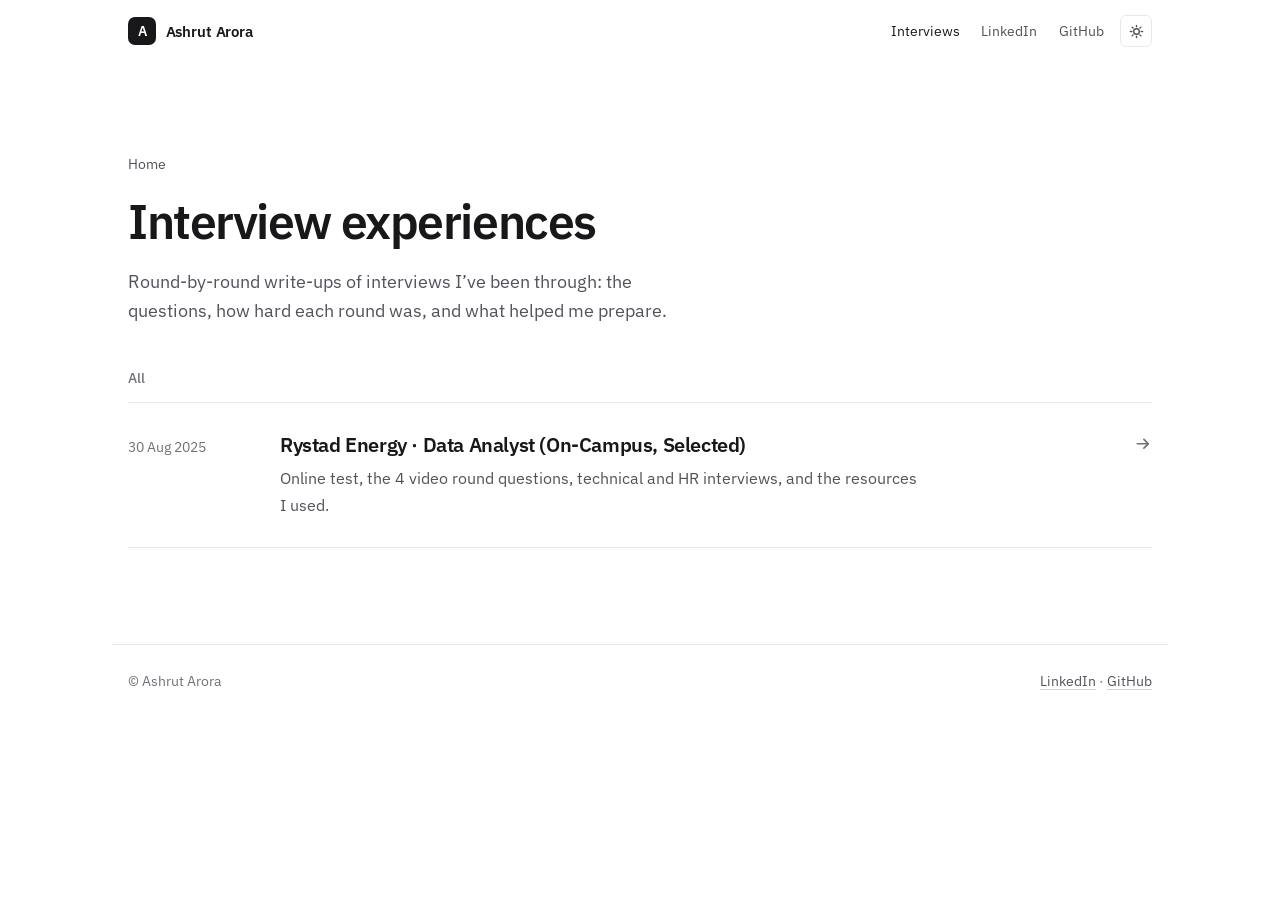
==== interview-experiences/index.html @ b7176784 "Neutral light/dark theme with toggle, IBM Plex Sans, and an interview experiences section" ====
<!doctype html>
<html lang="en">
<head>
<meta charset="utf-8">
<meta name="viewport" content="width=device-width, initial-scale=1">
<title>Interview Experiences · Ashrut Arora</title>
<meta name="description" content="Round-by-round interview experiences with questions and preparation tips, by Ashrut Arora.">
<meta name="theme-color" content="#ffffff" media="(prefers-color-scheme: light)">
<meta name="theme-color" content="#09090b" media="(prefers-color-scheme: dark)">
<link rel="canonical" href="https://ashrutarora.github.io/interview-experiences/">
<link rel="icon" href="/favicon.svg" type="image/svg+xml">
<link rel="apple-touch-icon" href="/apple-touch-icon.png">
<meta property="og:type" content="website">
<meta property="og:title" content="Interview experiences · Ashrut Arora">
<meta property="og:description" content="Round-by-round interview write-ups with real questions and prep tips.">
<meta property="og:url" content="https://ashrutarora.github.io/interview-experiences/">
<meta property="og:image" content="https://ashrutarora.github.io/og/home.png">
<meta name="twitter:card" content="summary_large_image">
<link rel="preconnect" href="https://fonts.googleapis.com">
<link rel="preconnect" href="https://fonts.gstatic.com" crossorigin>
<link rel="stylesheet" href="https://fonts.googleapis.com/css2?family=IBM+Plex+Mono:wght@400&family=IBM+Plex+Sans:wght@400;500;600&display=swap">
<script>try{const t=localStorage.getItem("theme");if(t)document.documentElement.dataset.theme=t}catch(e){}</script>
<link rel="stylesheet" href="/style.css">
<script type="application/ld+json">
{
  "@context": "https://schema.org",
  "@type": "CollectionPage",
  "name": "Interview experiences",
  "url": "https://ashrutarora.github.io/interview-experiences/",
  "author": { "@type": "Person", "name": "Ashrut Arora", "url": "https://ashrutarora.github.io/" },
  "hasPart": [
    { "@type": "BlogPosting", "headline": "Rystad Energy Interview Experience & Selection Process (On-Campus, Selected)", "url": "https://ashrutarora.github.io/interview-experiences/rystad-energy/" }
  ]
}
</script>
</head>
<body>
<a class="skip" href="#main">Skip to content</a>

<header class="site">
  <div class="site-inner">
    <a class="brand" href="/"><span class="mark" aria-hidden="true">A</span>Ashrut Arora</a>
    <nav aria-label="Site">
      <a href="/interview-experiences/" aria-current="page">Interviews</a>
      <a class="ext" href="https://www.linkedin.com/in/ashrutarora/">LinkedIn</a>
      <a class="ext" href="https://github.com/ashrutarora">GitHub</a>
      <button class="theme" type="button" aria-label="Switch between light and dark mode">
        <svg class="sun" viewBox="0 0 16 16" aria-hidden="true"><circle cx="8" cy="8" r="3" fill="none" stroke="currentColor" stroke-width="1.5"/><path d="M8 1.5v1.5M8 13v1.5M1.5 8H3M13 8h1.5M3.4 3.4l1 1M11.6 11.6l1 1M3.4 12.6l1-1M11.6 4.4l1-1" stroke="currentColor" stroke-width="1.5" stroke-linecap="round"/></svg>
        <svg class="moon" viewBox="0 0 16 16" aria-hidden="true"><path d="M13.5 9.6A5.5 5.5 0 0 1 6.4 2.5a5.5 5.5 0 1 0 7.1 7.1Z" fill="none" stroke="currentColor" stroke-width="1.5" stroke-linejoin="round"/></svg>
      </button>
    </nav>
  </div>
</header>

<main id="main">
<section class="hero hero-sm">
  <nav class="crumbs rise" aria-label="Breadcrumb"><a href="/">Home</a></nav>
  <h1 class="rise">Interview experiences</h1>
  <p class="rise d1">Round-by-round write-ups of interviews I’ve been through: the questions, how hard each round was, and what helped me prepare.</p>
</section>

<section class="writing rise d2" aria-label="All interview experiences">
  <div class="section-label"><h2>All</h2></div>
  <a class="entry" href="/interview-experiences/rystad-energy/">
    <time datetime="2025-08-30">30 Aug 2025</time>
    <div>
      <h3>Rystad Energy · Data Analyst (On-Campus, Selected)</h3>
      <p>Online test, the 4 video round questions, technical and HR interviews, and the resources I used.</p>
    </div>
    <span class="arrow"><svg class="icon" viewBox="0 0 16 16" aria-hidden="true"><path d="M3 8h10M9 4l4 4-4 4" fill="none" stroke="currentColor" stroke-width="1.5" stroke-linecap="round" stroke-linejoin="round"/></svg></span>
  </a>
</section>
</main>

<footer class="foot">
  <p>© Ashrut Arora</p>
  <p><a href="https://www.linkedin.com/in/ashrutarora/">LinkedIn</a> · <a href="https://github.com/ashrutarora">GitHub</a></p>
</footer>

<script>
(() => {
  const root = document.documentElement;
  document.querySelector('.theme')?.addEventListener('click', () => {
    const dark = root.dataset.theme ? root.dataset.theme === 'dark' : matchMedia('(prefers-color-scheme: dark)').matches;
    root.dataset.theme = dark ? 'light' : 'dark';
    try { localStorage.setItem('theme', root.dataset.theme); } catch (e) {}
  });
  const site = document.querySelector('.site');
  const onScroll = () => site.classList.toggle('scrolled', scrollY > 8);
  addEventListener('scroll', onScroll, { passive: true });
  onScroll();
})();
</script>
</body>
</html>
---- style.css ----
:root {
  --bg: #ffffff;
  --card: #fafafa;
  --soft: #f4f4f5;
  --ink: #18181b;
  --ink-2: #52525b;
  --ink-3: #71717a;
  --rule: #e9e9ec;
  --rule-strong: #d4d4d8;

  --sans: "IBM Plex Sans", ui-sans-serif, system-ui, -apple-system, "Segoe UI", sans-serif;
  --mono: "IBM Plex Mono", ui-monospace, SFMono-Regular, Menlo, monospace;

  --measure: 42rem;
  --wide: 66rem;
  --ease: cubic-bezier(.2, .7, .2, 1);
  color-scheme: light;
}

:root[data-theme="dark"] {
  --bg: #09090b;
  --card: #111113;
  --soft: #18181b;
  --ink: #f4f4f5;
  --ink-2: #a1a1aa;
  --ink-3: #8b8b94;
  --rule: #232326;
  --rule-strong: #34343a;
  color-scheme: dark;
}

@media (prefers-color-scheme: dark) {
  :root:not([data-theme="light"]) {
    --bg: #09090b;
    --card: #111113;
    --soft: #18181b;
    --ink: #f4f4f5;
    --ink-2: #a1a1aa;
    --ink-3: #8b8b94;
    --rule: #232326;
    --rule-strong: #34343a;
    color-scheme: dark;
  }
}

*, *::before, *::after { box-sizing: border-box; }

html {
  -webkit-text-size-adjust: 100%;
  scroll-behavior: smooth;
  scroll-padding-top: 5rem;
}

@media (prefers-reduced-motion: reduce) {
  html { scroll-behavior: auto; }
  *, *::before, *::after { transition: none !important; animation: none !important; }
}

body {
  margin: 0;
  background: var(--bg);
  color: var(--ink);
  font: 400 1.0625rem/1.75 var(--sans);
  -webkit-font-smoothing: antialiased;
  transition: background-color .25s var(--ease), color .25s var(--ease);
}

::selection { background: var(--ink); color: var(--bg); }

.icon { width: 1em; height: 1em; flex: none; vertical-align: -.125em; }

a {
  color: var(--ink);
  text-decoration-color: var(--rule-strong);
  text-decoration-thickness: 1px;
  text-underline-offset: 3px;
  transition: text-decoration-color .2s var(--ease), color .2s var(--ease);
}

a:hover { text-decoration-color: var(--ink); }

:focus-visible {
  outline: 2px solid var(--ink);
  outline-offset: 3px;
  border-radius: 4px;
}

.skip {
  position: absolute;
  left: 1rem;
  top: -3rem;
  z-index: 30;
  padding: .5rem .9rem;
  background: var(--ink);
  color: var(--bg);
  border-radius: 6px;
  font-size: .875rem;
}

.skip:focus { top: 1rem; }

.progress {
  position: fixed;
  inset: 0 0 auto 0;
  height: 2px;
  z-index: 20;
  background: var(--ink);
  transform-origin: 0 50%;
  transform: scaleX(0);
}

/* site header */
.site {
  position: sticky;
  top: 0;
  z-index: 10;
  background: color-mix(in srgb, var(--bg) 85%, transparent);
  backdrop-filter: saturate(1.4) blur(12px);
  -webkit-backdrop-filter: saturate(1.4) blur(12px);
  border-bottom: 1px solid transparent;
  transition: border-color .3s var(--ease), background-color .25s var(--ease);
}

.site.scrolled { border-bottom-color: var(--rule); }

.site-inner {
  max-width: var(--wide);
  margin: 0 auto;
  padding: .85rem 1rem;
  display: flex;
  align-items: center;
  justify-content: space-between;
  gap: 1rem;
}

.brand {
  display: inline-flex;
  align-items: center;
  gap: .6rem;
  color: var(--ink);
  text-decoration: none;
  font-weight: 600;
  font-size: .95rem;
  letter-spacing: -.01em;
  white-space: nowrap;
}

.mark {
  display: grid;
  place-items: center;
  width: 1.75rem;
  height: 1.75rem;
  border-radius: 7px;
  background: var(--ink);
  color: var(--bg);
  font: 600 .85rem/1 var(--sans);
}

.site nav { display: flex; align-items: center; gap: .15rem; font-size: .875rem; }

.site nav a, .theme {
  color: var(--ink-2);
  text-decoration: none;
  padding: .35rem .6rem;
  border-radius: 6px;
  transition: background-color .2s var(--ease), color .2s var(--ease);
}

.site nav a:hover, .theme:hover { background: var(--soft); color: var(--ink); }
.site nav a[aria-current] { color: var(--ink); }

.theme {
  display: grid;
  place-items: center;
  width: 2rem;
  height: 2rem;
  padding: 0;
  margin-left: .25rem;
  border: 1px solid var(--rule);
  background: none;
  cursor: pointer;
}

.theme svg { width: 15px; height: 15px; }
.theme .moon { display: none; }
:root[data-theme="dark"] .theme .sun { display: none; }
:root[data-theme="dark"] .theme .moon { display: block; }

@media (prefers-color-scheme: dark) {
  :root:not([data-theme="light"]) .theme .sun { display: none; }
  :root:not([data-theme="light"]) .theme .moon { display: block; }
}

@media (max-width: 520px) {
  .site nav a.ext { display: none; }
  .byline .status { margin-left: 0; }
}

main { position: relative; }

/* post header */
.post-head {
  max-width: var(--wide);
  margin: 0 auto;
  padding: 4rem 1rem 2.5rem;
}

.status {
  color: var(--ink);
  border: 1px solid var(--rule-strong);
  padding: .1rem .55rem;
  border-radius: 999px;
  font-size: .8rem;
  font-weight: 500;
}

.post-head h1 {
  font-size: clamp(2.1rem, 5vw, 3.25rem);
  line-height: 1.1;
  font-weight: 600;
  letter-spacing: -.025em;
  margin: 0;
  max-width: 22ch;
  text-wrap: balance;
}

.post-head h1 span { color: var(--ink-3); }

.dek {
  max-width: 38rem;
  margin: 1.25rem 0 0;
  font-size: 1.15rem;
  line-height: 1.6;
  color: var(--ink-2);
  text-wrap: pretty;
}

.byline {
  display: flex;
  flex-wrap: wrap;
  align-items: center;
  gap: .75rem;
  margin-top: 1.75rem;
  font-size: .875rem;
  color: var(--ink-3);
}

.byline strong { color: var(--ink); font-weight: 500; display: block; line-height: 1.4; }
.byline .status { margin-left: auto; }

.byline .mark { width: 2.25rem; height: 2.25rem; font-size: 1rem; border-radius: 9px; }

/* rounds strip */
.rounds {
  max-width: var(--wide);
  margin: 0 auto;
  padding: 0 1rem;
}

.rounds ol {
  list-style: none;
  margin: 0;
  padding: 0;
  display: grid;
  grid-template-columns: repeat(4, 1fr);
  border: 1px solid var(--rule);
  border-radius: 12px;
  overflow: hidden;
}

.rounds li { border-right: 1px solid var(--rule); }
.rounds li:last-child { border-right: 0; }

.rounds a {
  display: block;
  height: 100%;
  padding: 1rem 1.15rem 1.15rem;
  color: inherit;
  text-decoration: none;
  transition: background-color .2s var(--ease);
}

.rounds a:hover { background: var(--card); }

.rounds .n { font-size: .8rem; line-height: 1; color: var(--ink-3); }

.rounds h2 {
  font-size: 1rem;
  font-weight: 600;
  letter-spacing: -.01em;
  margin: .65rem 0 .25rem;
}

.rounds p { margin: 0; font-size: .85rem; line-height: 1.5; color: var(--ink-3); }

@media (max-width: 760px) {
  .rounds ol { grid-template-columns: 1fr 1fr; }
  .rounds li:nth-child(2n) { border-right: 0; }
  .rounds li:nth-child(n+3) { border-top: 1px solid var(--rule); }
}

/* body layout */
.post-body {
  max-width: var(--wide);
  margin: 0 auto;
  padding: 3.5rem 1rem 0;
  display: grid;
  grid-template-columns: minmax(0, 1fr);
  gap: 2.5rem;
}

@media (min-width: 1040px) {
  .post-body {
    grid-template-columns: 12rem minmax(0, var(--measure));
    gap: 5rem;
  }
}

.toc { font-size: .875rem; }

.toc .label { font-weight: 500; color: var(--ink); margin: 0 0 .75rem; }

.toc ol { list-style: none; margin: 0; padding: 0; }

.toc a {
  display: block;
  padding: .35rem 0 .35rem .85rem;
  border-left: 1px solid var(--rule);
  color: var(--ink-3);
  text-decoration: none;
  line-height: 1.4;
  transition: color .2s var(--ease), border-color .2s var(--ease);
}

.toc a:hover { color: var(--ink); }
.toc a.active { color: var(--ink); border-left-color: var(--ink); }

@media (min-width: 1040px) {
  .toc { position: sticky; top: 6rem; align-self: start; }
}

@media (max-width: 1039px) {
  .toc {
    background: var(--card);
    border: 1px solid var(--rule);
    border-radius: 12px;
    padding: 1rem 1.15rem .85rem;
  }
}

/* prose */
.prose { min-width: 0; }
.prose > :first-child { margin-top: 0; }
.prose p, .prose li { text-wrap: pretty; }
.prose p { margin: 0 0 1.15rem; }

.prose h2 {
  font-size: 1.6rem;
  line-height: 1.25;
  font-weight: 600;
  letter-spacing: -.02em;
  margin: 4rem 0 1rem;
  text-wrap: balance;
}

.prose h3 {
  font-size: 1.1rem;
  font-weight: 600;
  letter-spacing: -.015em;
  margin: 2.25rem 0 .6rem;
}

.prose ul, .prose ol { padding-left: 1.25rem; margin: 0 0 1.25rem; }
.prose li { margin: .35rem 0; }
.prose li::marker { color: var(--ink-3); }
.prose strong { font-weight: 600; }

.prose code {
  font: .85em var(--mono);
  background: var(--soft);
  border: 1px solid var(--rule);
  padding: .08em .35em;
  border-radius: 5px;
}

.lede { font-size: 1.15rem; line-height: 1.7; }

.chips { display: flex; flex-wrap: wrap; gap: .4rem; margin: 0 0 1.25rem; }

.chip {
  font-size: .8rem;
  color: var(--ink-2);
  background: var(--soft);
  padding: .25rem .6rem;
  border-radius: 6px;
}

.roles { list-style: none; padding: 0 !important; display: grid; gap: .5rem; }

.roles li {
  margin: 0;
  padding: .85rem 1.05rem;
  background: var(--card);
  border: 1px solid var(--rule);
  border-radius: 10px;
}

.roles li strong { display: block; }
.roles li span { color: var(--ink-2); font-size: .95rem; }

.qgroup {
  margin: 0 0 1rem;
  padding: 1.1rem 1.25rem .35rem;
  background: var(--card);
  border: 1px solid var(--rule);
  border-radius: 12px;
}

.qgroup h4 { margin: 0 0 .35rem; font-size: .95rem; font-weight: 600; }
.qgroup ul { margin-bottom: .75rem; }

/* video questions */
.questions { list-style: none; padding: 0 !important; margin: 2rem 0; counter-reset: q; }

.questions > li {
  counter-increment: q;
  margin: 0 0 1rem;
  padding: 1.25rem 1.35rem;
  background: var(--card);
  border: 1px solid var(--rule);
  border-radius: 12px;
}

.questions h3 { margin: 0 0 .5rem; font-size: 1rem; display: flex; gap: .6rem; align-items: baseline; }

.questions h3::before {
  content: counter(q) ".";
  color: var(--ink-3);
  font-weight: 500;
  font-variant-numeric: tabular-nums;
}

.questions blockquote {
  margin: 0 0 .9rem;
  padding-left: .9rem;
  border-left: 1px solid var(--rule-strong);
  color: var(--ink);
  font-size: 1.05rem;
  text-wrap: pretty;
}

.questions .tip { margin: 0; }

.tip {
  margin: 1.25rem 0 1.5rem;
  padding: .75rem .95rem;
  background: var(--soft);
  border-radius: 8px;
  font-size: .95rem;
  line-height: 1.6;
  color: var(--ink-2);
}

.tip b { color: var(--ink); font-weight: 600; margin-right: .35rem; }

/* resources */
.resources {
  display: grid;
  grid-template-columns: repeat(auto-fill, minmax(15rem, 1fr));
  gap: .6rem;
  margin: 1.5rem 0 2rem;
}

.res {
  padding: .9rem 1.05rem .55rem;
  background: var(--card);
  border: 1px solid var(--rule);
  border-radius: 12px;
}

.res h4 { margin: 0 0 .3rem; font-size: .95rem; font-weight: 600; }
.res ul { list-style: none; padding: 0 !important; margin: 0 !important; }
.res li { margin: 0; border-top: 1px solid var(--rule); }
.res li:first-child { border-top: 0; }

.res a {
  display: flex;
  justify-content: space-between;
  gap: .75rem;
  padding: .45rem 0;
  font-size: .9rem;
  color: var(--ink-2);
  text-decoration: none;
}

.res a::after {
  content: "";
  flex: none;
  width: 14px;
  height: 14px;
  margin-top: .35em;
  background: var(--ink-3);
  -webkit-mask: url("data:image/svg+xml,%3Csvg xmlns='http://www.w3.org/2000/svg' viewBox='0 0 16 16'%3E%3Cpath d='M5 11 11 5M6 5h5v5' fill='none' stroke='black' stroke-width='1.5' stroke-linecap='round' stroke-linejoin='round'/%3E%3C/svg%3E") center / contain no-repeat;
  mask: url("data:image/svg+xml,%3Csvg xmlns='http://www.w3.org/2000/svg' viewBox='0 0 16 16'%3E%3Cpath d='M5 11 11 5M6 5h5v5' fill='none' stroke='black' stroke-width='1.5' stroke-linecap='round' stroke-linejoin='round'/%3E%3C/svg%3E") center / contain no-repeat;
  transition: transform .25s var(--ease), background-color .2s var(--ease);
}

.res a:hover { color: var(--ink); }
.res a:hover::after { background: var(--ink); transform: translate(2px, -2px); }

.outro {
  margin: 3.5rem 0 0;
  padding: 1.5rem;
  border: 1px solid var(--rule);
  border-radius: 14px;
  background: var(--card);
}

.outro p { margin: 0 0 1rem; font-size: 1.1rem; font-weight: 500; letter-spacing: -.01em; text-wrap: balance; }

.button {
  display: inline-flex;
  align-items: center;
  gap: .5rem;
  padding: .6rem 1rem;
  border-radius: 8px;
  background: var(--ink);
  color: var(--bg);
  font-weight: 500;
  font-size: .9rem;
  text-decoration: none;
  transition: opacity .2s var(--ease), transform .2s var(--ease);
}

.button:hover { opacity: .85; }
.button:active { transform: scale(.98); }

/* footer */
.foot {
  max-width: var(--wide);
  margin: 6rem auto 0;
  padding: 1.5rem 1rem 3rem;
  border-top: 1px solid var(--rule);
  display: flex;
  flex-wrap: wrap;
  justify-content: space-between;
  gap: 1rem;
  font-size: .875rem;
  color: var(--ink-3);
}

.foot a { color: var(--ink-2); }
.foot p { margin: 0; }

/* home */
.hero {
  max-width: var(--wide);
  margin: 0 auto;
  padding: 5.5rem 1rem 3.5rem;
}

.hero h1 {
  font-size: clamp(2.5rem, 7vw, 4rem);
  line-height: 1.05;
  font-weight: 600;
  letter-spacing: -.03em;
  margin: 0;
}

.hero p {
  max-width: 34rem;
  margin: 1.25rem 0 0;
  font-size: 1.15rem;
  line-height: 1.6;
  color: var(--ink-2);
  text-wrap: pretty;
}

.links { display: flex; flex-wrap: wrap; gap: .5rem; margin-top: 1.75rem; }

.links a {
  display: inline-flex;
  align-items: center;
  gap: .35rem;
  padding: .45rem .8rem;
  border: 1px solid var(--rule);
  border-radius: 8px;
  color: var(--ink);
  text-decoration: none;
  font-size: .9rem;
  transition: background-color .2s var(--ease), border-color .2s var(--ease);
}

.links a:hover { background: var(--card); border-color: var(--rule-strong); }

.writing {
  max-width: var(--wide);
  margin: 0 auto;
  padding: 0 1rem;
}

.section-label {
  display: flex;
  justify-content: space-between;
  align-items: baseline;
  padding-bottom: .75rem;
  border-bottom: 1px solid var(--rule);
  font-size: .875rem;
}

.section-label h2 { margin: 0; font-size: .875rem; font-weight: 500; color: var(--ink-3); }
.section-label a { color: var(--ink-2); }

.entry {
  display: grid;
  grid-template-columns: 8rem minmax(0, 1fr) auto;
  gap: 1.5rem;
  align-items: baseline;
  padding: 1.75rem 0;
  border-bottom: 1px solid var(--rule);
  color: inherit;
  text-decoration: none;
}

.entry time { font-size: .875rem; color: var(--ink-3); font-variant-numeric: tabular-nums; }

.entry h3 {
  margin: 0;
  font-size: 1.25rem;
  line-height: 1.35;
  font-weight: 600;
  letter-spacing: -.02em;
  text-wrap: balance;
}

.entry p { margin: .4rem 0 0; color: var(--ink-2); font-size: .975rem; max-width: 40rem; }

.entry .arrow {
  display: flex;
  font-size: 1.1rem;
  color: var(--ink-3);
  transition: transform .3s var(--ease), color .2s var(--ease);
}

.entry:hover .arrow { color: var(--ink); transform: translateX(4px); }
.entry:hover h3 { text-decoration: underline; text-decoration-color: var(--rule-strong); text-underline-offset: 4px; }

@media (max-width: 680px) {
  .entry { grid-template-columns: minmax(0, 1fr); gap: .35rem; }
  .entry .arrow { display: none; }
}

@keyframes rise { from { opacity: 0; transform: translateY(8px); } to { opacity: 1; transform: none; } }

.rise { animation: rise .6s var(--ease) both; }
.rise.d1 { animation-delay: .05s; }
.rise.d2 { animation-delay: .1s; }
.rise.d3 { animation-delay: .15s; }
.rise.d4 { animation-delay: .2s; }

.hero-sm { padding-bottom: 2.5rem; }
.hero-sm h1 { font-size: clamp(2.1rem, 5vw, 3rem); }

.crumbs {
  display: flex;
  flex-wrap: wrap;
  gap: .5rem;
  margin: 0 0 1.25rem;
  font-size: .875rem;
  color: var(--ink-3);
}

.crumbs a { color: var(--ink-2); text-decoration: none; }
.crumbs a:hover { color: var(--ink); text-decoration: underline; text-decoration-color: var(--rule-strong); }
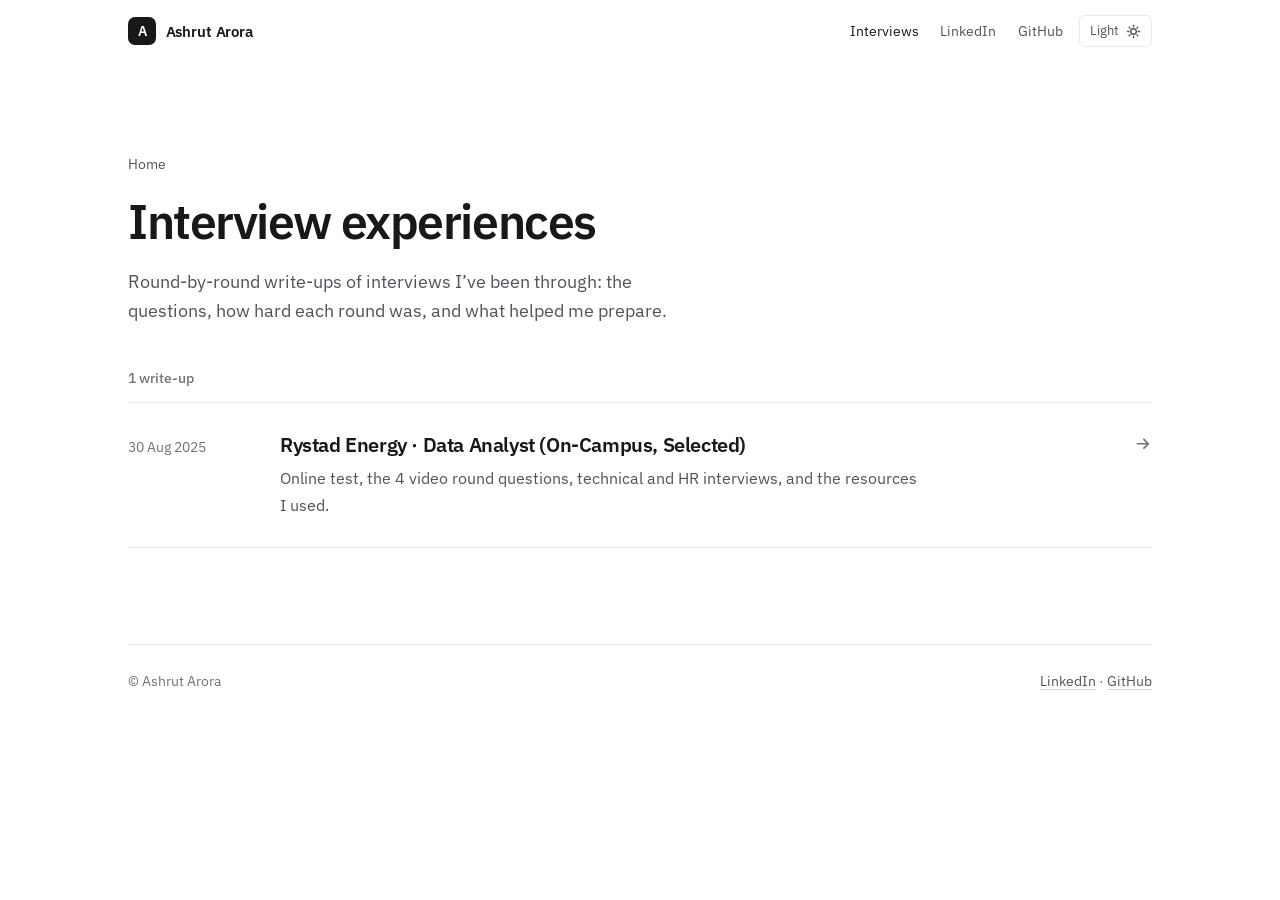
==== commit f0e77be5: "Label the theme switch, add it to the 404 page, align the footer, fix contents highlight" ====
--- a/interview-experiences/index.html
+++ b/interview-experiences/index.html
@@ -20,7 +20,7 @@
 <link rel="preconnect" href="https://fonts.gstatic.com" crossorigin>
 <link rel="stylesheet" href="https://fonts.googleapis.com/css2?family=IBM+Plex+Mono:wght@400&family=IBM+Plex+Sans:wght@400;500;600&display=swap">
 <script>try{const t=localStorage.getItem("theme");if(t)document.documentElement.dataset.theme=t}catch(e){}</script>
-<link rel="stylesheet" href="/style.css">
+<link rel="stylesheet" href="/style.css?v=4">
 <script type="application/ld+json">
 {
   "@context": "https://schema.org",
@@ -45,6 +45,7 @@
       <a class="ext" href="https://www.linkedin.com/in/ashrutarora/">LinkedIn</a>
       <a class="ext" href="https://github.com/ashrutarora">GitHub</a>
       <button class="theme" type="button" aria-label="Switch between light and dark mode">
+        <span class="theme-label light-label">Light</span><span class="theme-label dark-label">Dark</span>
         <svg class="sun" viewBox="0 0 16 16" aria-hidden="true"><circle cx="8" cy="8" r="3" fill="none" stroke="currentColor" stroke-width="1.5"/><path d="M8 1.5v1.5M8 13v1.5M1.5 8H3M13 8h1.5M3.4 3.4l1 1M11.6 11.6l1 1M3.4 12.6l1-1M11.6 4.4l1-1" stroke="currentColor" stroke-width="1.5" stroke-linecap="round"/></svg>
         <svg class="moon" viewBox="0 0 16 16" aria-hidden="true"><path d="M13.5 9.6A5.5 5.5 0 0 1 6.4 2.5a5.5 5.5 0 1 0 7.1 7.1Z" fill="none" stroke="currentColor" stroke-width="1.5" stroke-linejoin="round"/></svg>
       </button>
@@ -60,7 +61,7 @@
 </section>
 
 <section class="writing rise d2" aria-label="All interview experiences">
-  <div class="section-label"><h2>All</h2></div>
+  <div class="section-label"><h2>1 write-up</h2></div>
   <a class="entry" href="/interview-experiences/rystad-energy/">
     <time datetime="2025-08-30">30 Aug 2025</time>
     <div>
--- a/style.css
+++ b/style.css
@@ -170,29 +170,33 @@
 .site nav a[aria-current] { color: var(--ink); }
 
 .theme {
-  display: grid;
-  place-items: center;
-  width: 2rem;
+  display: inline-flex;
+  align-items: center;
+  gap: .4rem;
   height: 2rem;
-  padding: 0;
+  padding: 0 .65rem;
+  font: inherit;
+  font-size: .8125rem;
   margin-left: .25rem;
   border: 1px solid var(--rule);
   background: none;
   cursor: pointer;
 }
 
-.theme svg { width: 15px; height: 15px; }
-.theme .moon { display: none; }
-:root[data-theme="dark"] .theme .sun { display: none; }
-:root[data-theme="dark"] .theme .moon { display: block; }
+.theme svg { width: 15px; height: 15px; flex: none; }
+.theme .moon, .theme .dark-label { display: none; }
+:root[data-theme="dark"] .theme .sun, :root[data-theme="dark"] .theme .light-label { display: none; }
+:root[data-theme="dark"] .theme .moon, :root[data-theme="dark"] .theme .dark-label { display: inline; }
 
 @media (prefers-color-scheme: dark) {
-  :root:not([data-theme="light"]) .theme .sun { display: none; }
-  :root:not([data-theme="light"]) .theme .moon { display: block; }
+  :root:not([data-theme="light"]) .theme .sun, :root:not([data-theme="light"]) .theme .light-label { display: none; }
+  :root:not([data-theme="light"]) .theme .moon, :root:not([data-theme="light"]) .theme .dark-label { display: inline; }
 }
 
 @media (max-width: 520px) {
   .site nav a.ext { display: none; }
+  .theme { padding: 0; width: 2rem; justify-content: center; }
+  .theme .theme-label { display: none !important; }
   .byline .status { margin-left: 0; }
 }
 
@@ -537,9 +541,9 @@
 
 /* footer */
 .foot {
-  max-width: var(--wide);
+  width: min(calc(100% - 2rem), calc(var(--wide) - 2rem));
   margin: 6rem auto 0;
-  padding: 1.5rem 1rem 3rem;
+  padding: 1.5rem 0 3rem;
   border-top: 1px solid var(--rule);
   display: flex;
   flex-wrap: wrap;
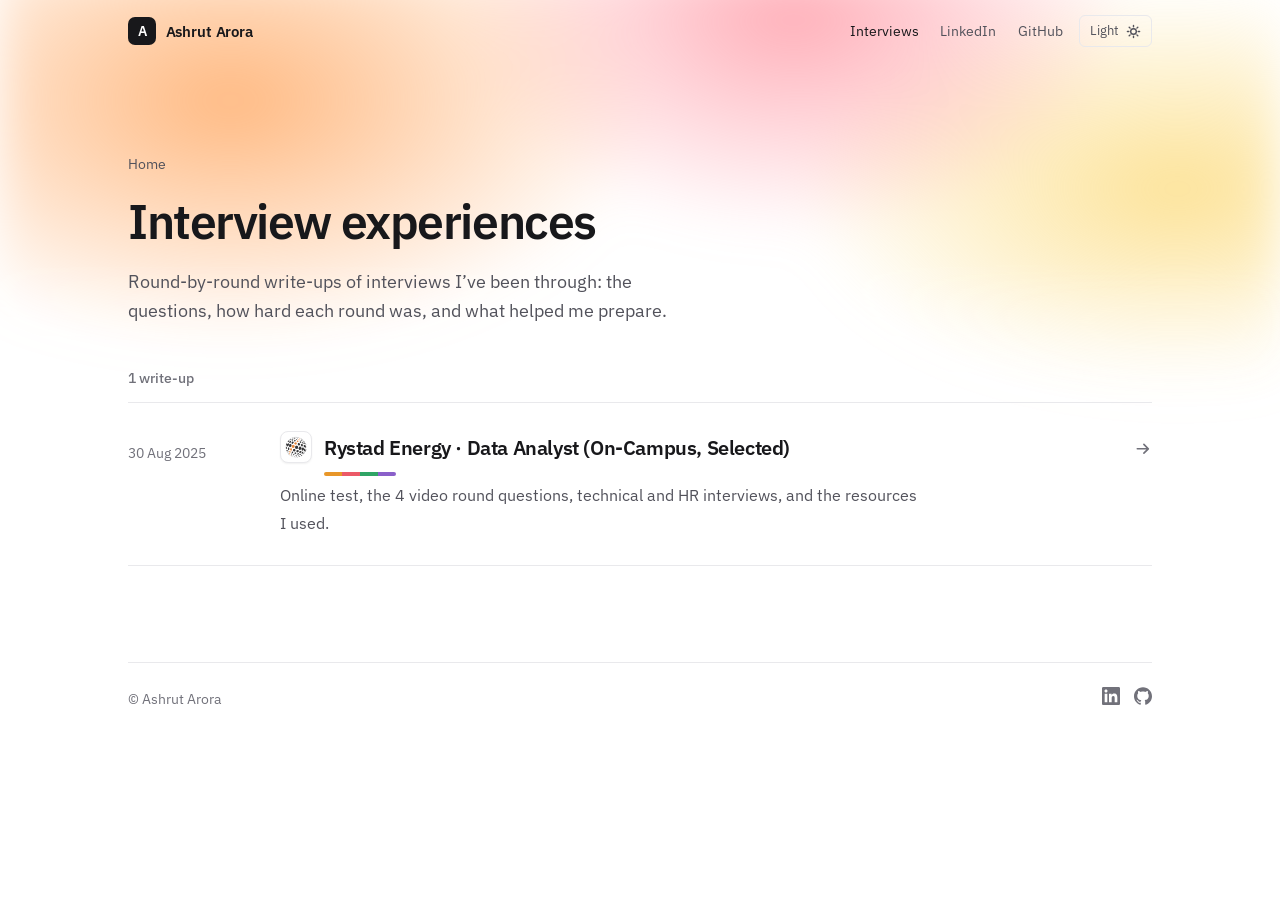
==== commit b2dde542: "Colour: aura glow, one colour per interview round, highlighter marks; add company, tool and resource" ====
--- a/interview-experiences/index.html
+++ b/interview-experiences/index.html
@@ -20,7 +20,7 @@
 <link rel="preconnect" href="https://fonts.gstatic.com" crossorigin>
 <link rel="stylesheet" href="https://fonts.googleapis.com/css2?family=IBM+Plex+Mono:wght@400&family=IBM+Plex+Sans:wght@400;500;600&display=swap">
 <script>try{const t=localStorage.getItem("theme");if(t)document.documentElement.dataset.theme=t}catch(e){}</script>
-<link rel="stylesheet" href="/style.css?v=4">
+<link rel="stylesheet" href="/style.css?v=5">
 <script type="application/ld+json">
 {
   "@context": "https://schema.org",
@@ -65,7 +65,7 @@
   <a class="entry" href="/interview-experiences/rystad-energy/">
     <time datetime="2025-08-30">30 Aug 2025</time>
     <div>
-      <h3>Rystad Energy · Data Analyst (On-Campus, Selected)</h3>
+      <h3><span class="entry-co"><span class="co-tile"><img src="/assets/logos/rystad-energy.png" alt="" width="28" height="28"></span></span>Rystad Energy · Data Analyst (On-Campus, Selected)</h3>
       <p>Online test, the 4 video round questions, technical and HR interviews, and the resources I used.</p>
     </div>
     <span class="arrow"><svg class="icon" viewBox="0 0 16 16" aria-hidden="true"><path d="M3 8h10M9 4l4 4-4 4" fill="none" stroke="currentColor" stroke-width="1.5" stroke-linecap="round" stroke-linejoin="round"/></svg></span>
@@ -75,7 +75,7 @@
 
 <footer class="foot">
   <p>© Ashrut Arora</p>
-  <p><a href="https://www.linkedin.com/in/ashrutarora/">LinkedIn</a> · <a href="https://github.com/ashrutarora">GitHub</a></p>
+  <p class="foot-links"><a href="https://www.linkedin.com/in/ashrutarora/" aria-label="LinkedIn"><svg class="logo" viewBox="0 0 24 24" aria-hidden="true"><path d="M20.447 20.452h-3.554v-5.569c0-1.328-.027-3.037-1.852-3.037-1.853 0-2.136 1.445-2.136 2.939v5.667H9.351V9h3.414v1.561h.046c.477-.9 1.637-1.85 3.37-1.85 3.601 0 4.267 2.37 4.267 5.455v6.286zM5.337 7.433c-1.144 0-2.063-.926-2.063-2.065 0-1.138.92-2.063 2.063-2.063 1.14 0 2.064.925 2.064 2.063 0 1.139-.925 2.065-2.064 2.065zm1.782 13.019H3.555V9h3.564v11.452zM22.225 0H1.771C.792 0 0 .774 0 1.729v20.542C0 23.227.792 24 1.771 24h20.451C23.2 24 24 23.227 24 22.271V1.729C24 .774 23.2 0 22.222 0h.003z" fill="currentColor"/></svg></a><a href="https://github.com/ashrutarora" aria-label="GitHub"><svg class="logo" viewBox="0 0 24 24" aria-hidden="true"><path d="M12 .297c-6.63 0-12 5.373-12 12 0 5.303 3.438 9.8 8.205 11.385.6.113.82-.258.82-.577 0-.285-.01-1.04-.015-2.04-3.338.724-4.042-1.61-4.042-1.61C4.422 18.07 3.633 17.7 3.633 17.7c-1.087-.744.084-.729.084-.729 1.205.084 1.838 1.236 1.838 1.236 1.07 1.835 2.809 1.305 3.495.998.108-.776.417-1.305.76-1.605-2.665-.3-5.466-1.332-5.466-5.93 0-1.31.465-2.38 1.235-3.22-.135-.303-.54-1.523.105-3.176 0 0 1.005-.322 3.3 1.23.96-.267 1.98-.399 3-.405 1.02.006 2.04.138 3 .405 2.28-1.552 3.285-1.23 3.285-1.23.645 1.653.24 2.873.12 3.176.765.84 1.23 1.91 1.23 3.22 0 4.61-2.805 5.625-5.475 5.92.42.36.81 1.096.81 2.22 0 1.606-.015 2.896-.015 3.286 0 .315.21.69.825.57C20.565 22.092 24 17.592 24 12.297c0-6.627-5.373-12-12-12" fill="currentColor"/></svg></a></p>
 </footer>
 
 <script>
--- a/style.css
+++ b/style.css
@@ -676,3 +676,142 @@
 
 .crumbs a { color: var(--ink-2); text-decoration: none; }
 .crumbs a:hover { color: var(--ink); text-decoration: underline; text-decoration-color: var(--rule-strong); }
+
+/* =====================================================================
+   Colour layer: an aura of colour at the top of each page, one colour
+   per interview round, and a yellow highlighter for key phrases.
+   ===================================================================== */
+:root {
+  --g1: oklch(0.8 0.15 55 / .75); --g2: oklch(0.74 0.17 15 / .6); --g3: oklch(0.88 0.14 90 / .65);
+  --h1c: oklch(0.82 0.15 160 / .7); --h2c: oklch(0.82 0.12 200 / .6); --h3c: oklch(0.9 0.14 120 / .6);
+  --ember: oklch(0.55 0.16 40);
+  --r1: oklch(0.74 0.15 68); --r2: oklch(0.66 0.18 18); --r3: oklch(0.64 0.14 155); --r4: oklch(0.58 0.16 300);
+  --r1t: oklch(0.5 0.12 60); --r2t: oklch(0.52 0.17 20); --r3t: oklch(0.48 0.11 155); --r4t: oklch(0.48 0.16 300);
+  --mix: 9%;
+  --hl: oklch(0.91 0.16 100); --hl-swipe: oklch(0.91 0.16 100 / .85); --hl-top: 52%; --hl-ink: inherit; --hl-on: #18181b;
+  --tile: #ffffff;
+}
+
+:root[data-theme="dark"] {
+  --g1: oklch(0.6 0.16 50 / .5); --g2: oklch(0.55 0.18 15 / .42); --g3: oklch(0.65 0.13 85 / .3);
+  --h1c: oklch(0.55 0.13 160 / .45); --h2c: oklch(0.55 0.11 200 / .4); --h3c: oklch(0.65 0.13 120 / .3);
+  --ember: oklch(0.8 0.13 50);
+  --r1: oklch(0.78 0.14 70); --r2: oklch(0.72 0.16 18); --r3: oklch(0.74 0.13 155); --r4: oklch(0.72 0.14 300);
+  --r1t: oklch(0.82 0.13 70); --r2t: oklch(0.78 0.14 18); --r3t: oklch(0.8 0.12 155); --r4t: oklch(0.78 0.12 300);
+  --mix: 14%;
+  --hl: oklch(0.88 0.16 100); --hl-swipe: oklch(0.88 0.16 100 / .2); --hl-top: 6%; --hl-ink: oklch(0.94 0.09 100); --hl-on: #18181b;
+  --tile: #f4f4f5;
+}
+
+@media (prefers-color-scheme: dark) {
+  :root:not([data-theme="light"]) {
+    --g1: oklch(0.6 0.16 50 / .5); --g2: oklch(0.55 0.18 15 / .42); --g3: oklch(0.65 0.13 85 / .3);
+    --h1c: oklch(0.55 0.13 160 / .45); --h2c: oklch(0.55 0.11 200 / .4); --h3c: oklch(0.65 0.13 120 / .3);
+    --ember: oklch(0.8 0.13 50);
+    --r1: oklch(0.78 0.14 70); --r2: oklch(0.72 0.16 18); --r3: oklch(0.74 0.13 155); --r4: oklch(0.72 0.14 300);
+    --r1t: oklch(0.82 0.13 70); --r2t: oklch(0.78 0.14 18); --r3t: oklch(0.8 0.12 155); --r4t: oklch(0.78 0.12 300);
+    --mix: 14%;
+    --hl: oklch(0.88 0.16 100); --hl-swipe: oklch(0.88 0.16 100 / .2); --hl-top: 6%; --hl-ink: oklch(0.94 0.09 100); --hl-on: #18181b;
+    --tile: #f4f4f5;
+  }
+}
+
+/* aura */
+main { isolation: isolate; }
+main::before {
+  content: ""; position: absolute; z-index: -1; inset: -6rem 0 auto 0; height: 46rem; pointer-events: none;
+  background:
+    radial-gradient(38rem 22rem at 18% 18%, var(--g1), transparent 70%),
+    radial-gradient(30rem 20rem at 62% 6%, var(--g2), transparent 70%),
+    radial-gradient(34rem 18rem at 92% 30%, var(--g3), transparent 70%);
+  filter: blur(24px);
+  -webkit-mask: linear-gradient(#000 40%, transparent); mask: linear-gradient(#000 40%, transparent);
+}
+main:has(.hero:not(.hero-sm))::before {
+  background:
+    radial-gradient(38rem 22rem at 15% 25%, var(--h1c), transparent 70%),
+    radial-gradient(30rem 20rem at 55% 5%, var(--h2c), transparent 70%),
+    radial-gradient(34rem 18rem at 90% 30%, var(--h3c), transparent 70%);
+}
+.site:not(.scrolled) { background: transparent; backdrop-filter: none; -webkit-backdrop-filter: none; }
+.status { border-color: var(--ember); color: var(--ember); }
+
+/* highlighter */
+::selection { background: var(--hl); color: var(--hl-on); }
+mark {
+  color: var(--hl-ink);
+  border-radius: 3px;
+  background: linear-gradient(transparent var(--hl-top), var(--hl-swipe) var(--hl-top), var(--hl-swipe) 94%, transparent 94%);
+  padding: 0 .12em; margin: 0 -.06em;
+  -webkit-box-decoration-break: clone; box-decoration-break: clone;
+}
+.tip b { background: var(--hl); color: var(--hl-on); padding: .05em .35em; border-radius: 3px; }
+
+/* one colour per round */
+.progress { height: 3px; background: linear-gradient(90deg, var(--r1) 0 25%, var(--r2) 25% 50%, var(--r3) 50% 75%, var(--r4) 75%); }
+.rounds ol { background: color-mix(in srgb, var(--bg) 72%, transparent); backdrop-filter: blur(8px); -webkit-backdrop-filter: blur(8px); }
+.rounds li:nth-child(1) { --c: var(--r1); --ct: var(--r1t); }
+.rounds li:nth-child(2) { --c: var(--r2); --ct: var(--r2t); }
+.rounds li:nth-child(3) { --c: var(--r3); --ct: var(--r3t); }
+.rounds li:nth-child(4) { --c: var(--r4); --ct: var(--r4t); }
+.rounds a { box-shadow: inset 0 3px 0 var(--c); background: color-mix(in oklch, var(--c) calc(var(--mix) * .6), transparent); }
+.rounds a:hover { background: color-mix(in oklch, var(--c) calc(var(--mix) * 1.6), transparent); }
+.rounds .n { color: var(--ct); font-weight: 600; }
+
+#online-test, #online-test ~ * { --c: var(--r1); --ct: var(--r1t); }
+#video-round, #video-round ~ * { --c: var(--r2); --ct: var(--r2t); }
+#interviews, #interviews ~ * { --c: initial; --ct: initial; }
+#technical-round, #technical-round ~ * { --c: var(--r3); --ct: var(--r3t); }
+#hr-round, #hr-round ~ * { --c: var(--r4); --ct: var(--r4t); }
+#resources, #resources ~ * { --c: initial; --ct: initial; }
+:is(#online-test, #video-round, #technical-round, #hr-round)::before {
+  content: ""; display: inline-block; width: .55em; height: .55em; border-radius: 3px; background: var(--c); margin-right: .55em; vertical-align: .12em;
+}
+.chip { background: color-mix(in oklch, var(--c, var(--soft)) var(--mix), var(--soft)); color: var(--ct, var(--ink-2)); font-weight: 500; }
+.qgroup, .questions > li { border-color: color-mix(in oklch, var(--c, var(--rule)) 35%, var(--rule)); }
+.qgroup h4, .questions h3::before { color: var(--ct, var(--ink)); }
+.tip { background: color-mix(in oklch, var(--c, var(--soft)) var(--mix), var(--soft)); }
+.questions blockquote { border-left-color: var(--c, var(--rule-strong)); }
+.toc li:nth-child(4) a { --c: var(--r1); --ct: var(--r1t); }
+.toc li:nth-child(5) a { --c: var(--r2); --ct: var(--r2t); }
+.toc li:nth-child(6) a { --c: var(--r3); --ct: var(--r3t); }
+.toc a.active { border-left-color: var(--c, var(--ink)); color: var(--ct, var(--ink)); font-weight: 500; }
+.entry h3::after, .hero:not(.hero-sm) h1::after {
+  content: ""; display: block; width: 4.5rem; height: 4px; margin-top: .6rem; border-radius: 2px;
+  background: linear-gradient(90deg, var(--r1) 0 25%, var(--r2) 25% 50%, var(--r3) 50% 75%, var(--r4) 75%);
+}
+.hero:not(.hero-sm) h1::after { width: 6rem; height: 6px; margin-top: 1rem; border-radius: 3px; }
+
+/* logos */
+.logo { width: 1em; height: 1em; flex: none; }
+.links a .logo { width: 15px; height: 15px; }
+.foot-links { display: flex; gap: .9rem; }
+.foot-links a { display: inline-flex; color: var(--ink-3); transition: color .2s var(--ease); }
+.foot-links a:hover { color: var(--ink); }
+.foot-links .logo { width: 18px; height: 18px; }
+
+.co-tile {
+  display: inline-grid; place-items: center; flex: none;
+  width: 2.5rem; height: 2.5rem; border-radius: 10px;
+  background: var(--tile); border: 1px solid var(--rule);
+  box-shadow: 0 1px 2px rgb(0 0 0 / .06);
+}
+.co-tile img { width: 1.75rem; height: 1.75rem; display: block; }
+.company { display: flex; align-items: center; gap: .75rem; margin: 0 0 1.5rem; font-size: .9rem; line-height: 1.35; }
+.company > span { display: grid; }
+.company strong { font-weight: 600; color: var(--ink); }
+.company > span > span { color: var(--ink-2); }
+
+.entry h3 { display: grid; grid-template-columns: auto minmax(0, 1fr); align-items: center; column-gap: .75rem; }
+.entry h3::after { grid-column: 2; margin-top: .5rem; }
+.entry-co .co-tile { width: 2rem; height: 2rem; border-radius: 8px; }
+.entry-co .co-tile img { width: 1.35rem; height: 1.35rem; }
+
+.qgroup h4 { display: flex; align-items: center; gap: .55rem; }
+.h-icons { display: inline-flex; gap: .3rem; color: var(--ct, var(--ink-2)); }
+.h-icons .logo { width: 17px; height: 17px; }
+
+.fav { display: inline-grid; place-items: center; width: 22px; height: 22px; border-radius: 6px; background: var(--tile); border: 1px solid var(--rule); flex: none; }
+.fav img { width: 14px; height: 14px; display: block; }
+.res a { justify-content: flex-start; align-items: center; gap: .6rem; }
+.res a::after { margin-left: auto; margin-top: 0; }
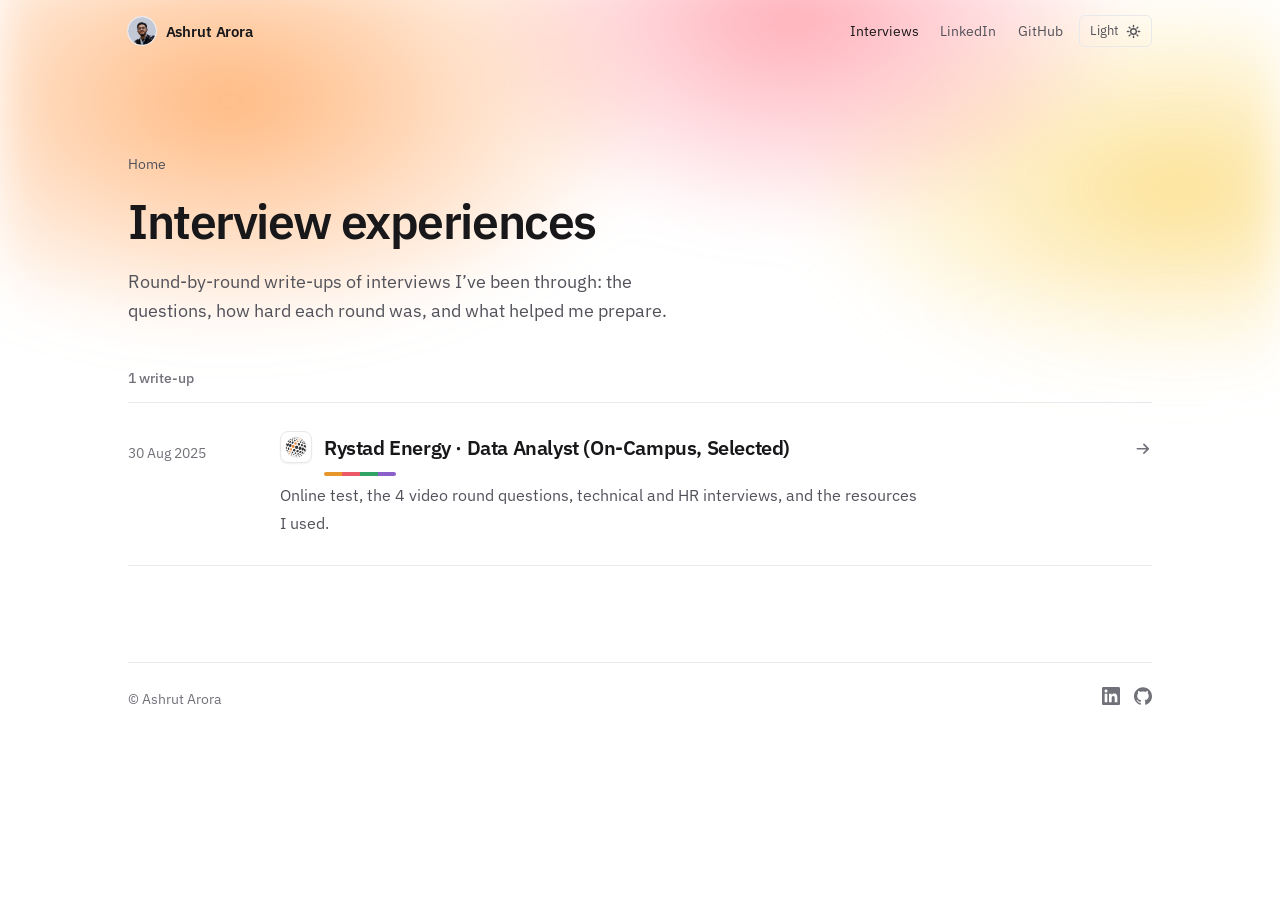
==== commit 30416063: "Use the photo in the header instead of the A mark" ====
--- a/interview-experiences/index.html
+++ b/interview-experiences/index.html
@@ -20,7 +20,7 @@
 <link rel="preconnect" href="https://fonts.gstatic.com" crossorigin>
 <link rel="stylesheet" href="https://fonts.googleapis.com/css2?family=IBM+Plex+Mono:wght@400&family=IBM+Plex+Sans:wght@400;500;600&display=swap">
 <script>try{const t=localStorage.getItem("theme");if(t)document.documentElement.dataset.theme=t}catch(e){}</script>
-<link rel="stylesheet" href="/style.css?v=5">
+<link rel="stylesheet" href="/style.css?v=7">
 <script type="application/ld+json">
 {
   "@context": "https://schema.org",
@@ -39,7 +39,7 @@
 
 <header class="site">
   <div class="site-inner">
-    <a class="brand" href="/"><span class="mark" aria-hidden="true">A</span>Ashrut Arora</a>
+    <a class="brand" href="/"><img class="brand-photo" src="/assets/img/ashrut-96.webp" width="28" height="28" alt="">Ashrut Arora</a>
     <nav aria-label="Site">
       <a href="/interview-experiences/" aria-current="page">Interviews</a>
       <a class="ext" href="https://www.linkedin.com/in/ashrutarora/">LinkedIn</a>
--- a/style.css
+++ b/style.css
@@ -815,3 +815,12 @@
 .fav img { width: 14px; height: 14px; display: block; }
 .res a { justify-content: flex-start; align-items: center; gap: .6rem; }
 .res a::after { margin-left: auto; margin-top: 0; }
+
+/* photo */
+.avatar { width: 2.5rem; height: 2.5rem; border-radius: 50%; display: block; flex: none; background: var(--soft); }
+.portrait {
+  width: 6.5rem; height: 6.5rem; margin-bottom: 1.5rem; padding: 3px; border-radius: 50%;
+  background: conic-gradient(from 200deg, var(--r1), var(--r2), var(--r4), var(--r3), var(--r1));
+}
+.portrait img { width: 100%; height: 100%; border-radius: 50%; display: block; border: 3px solid var(--bg); background: var(--soft); }
+.brand-photo { width: 1.75rem; height: 1.75rem; border-radius: 50%; display: block; flex: none; background: var(--soft); box-shadow: 0 0 0 1px var(--rule); }
